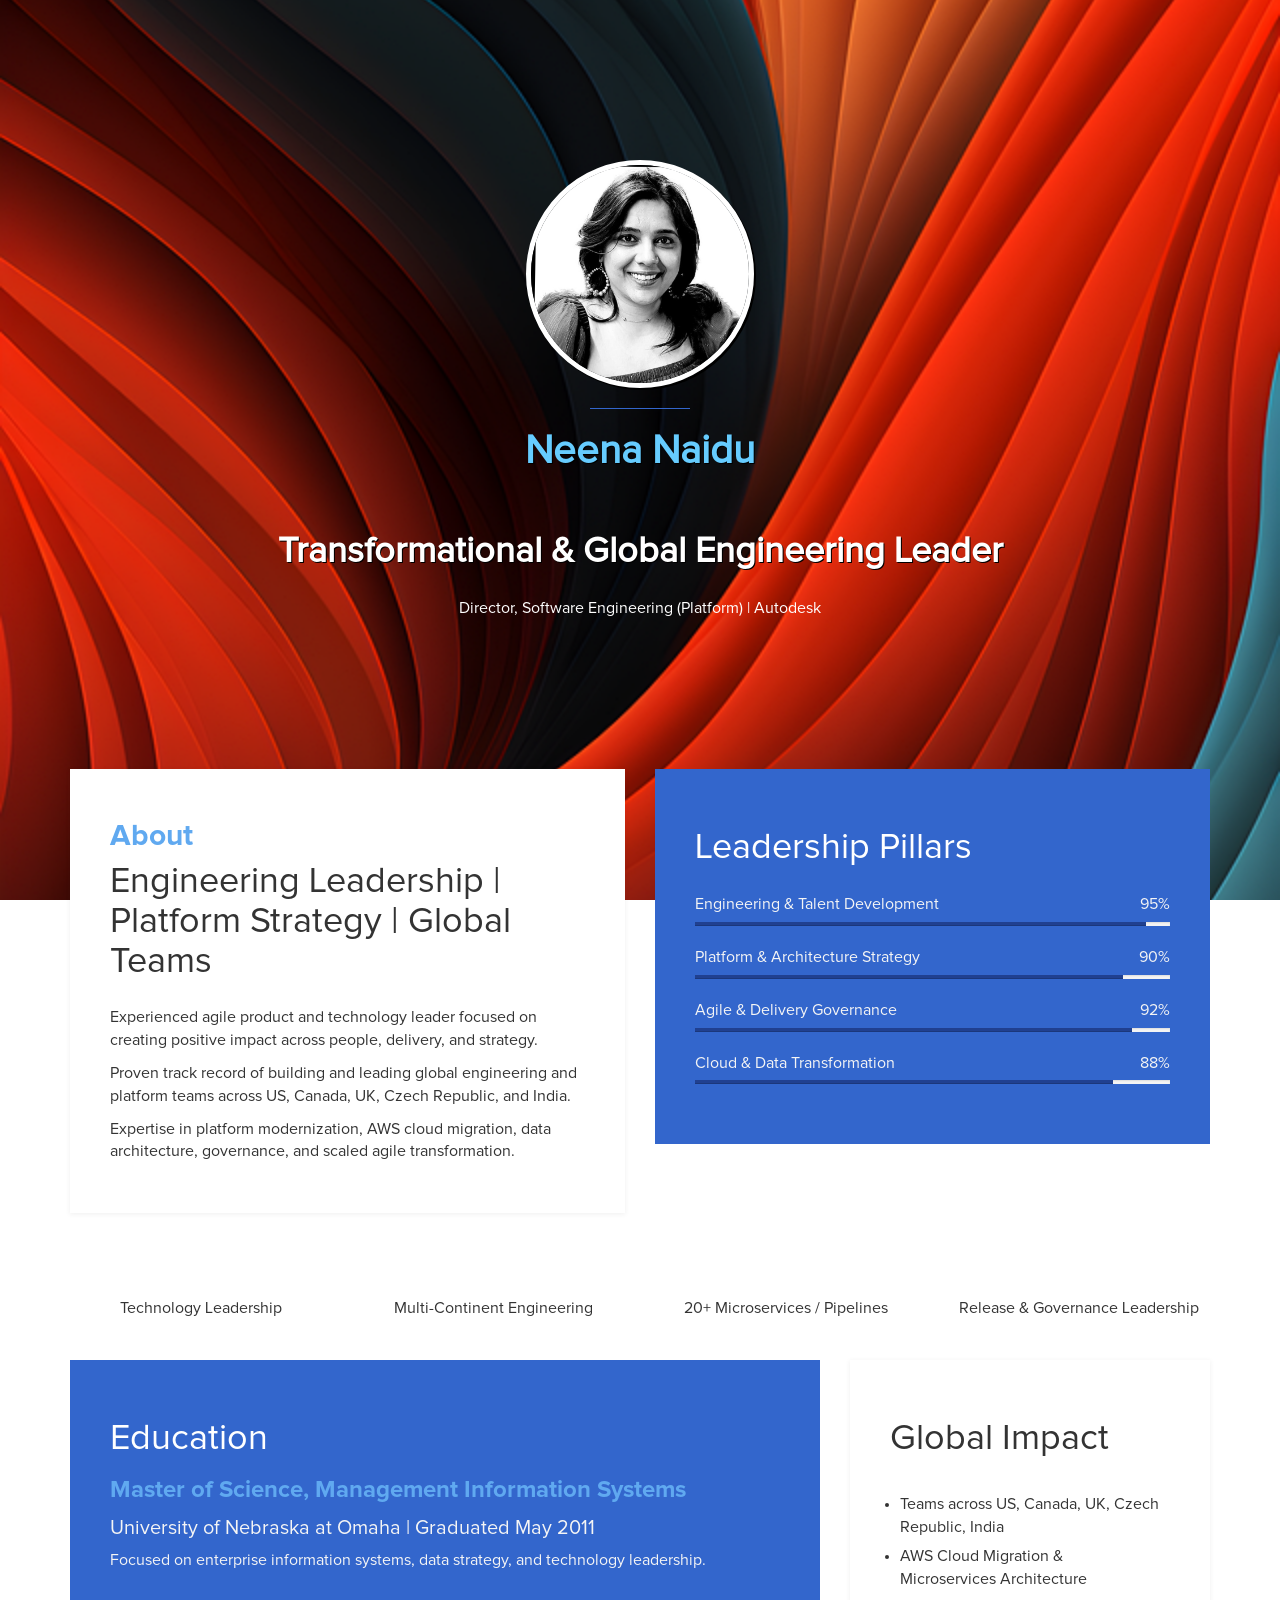
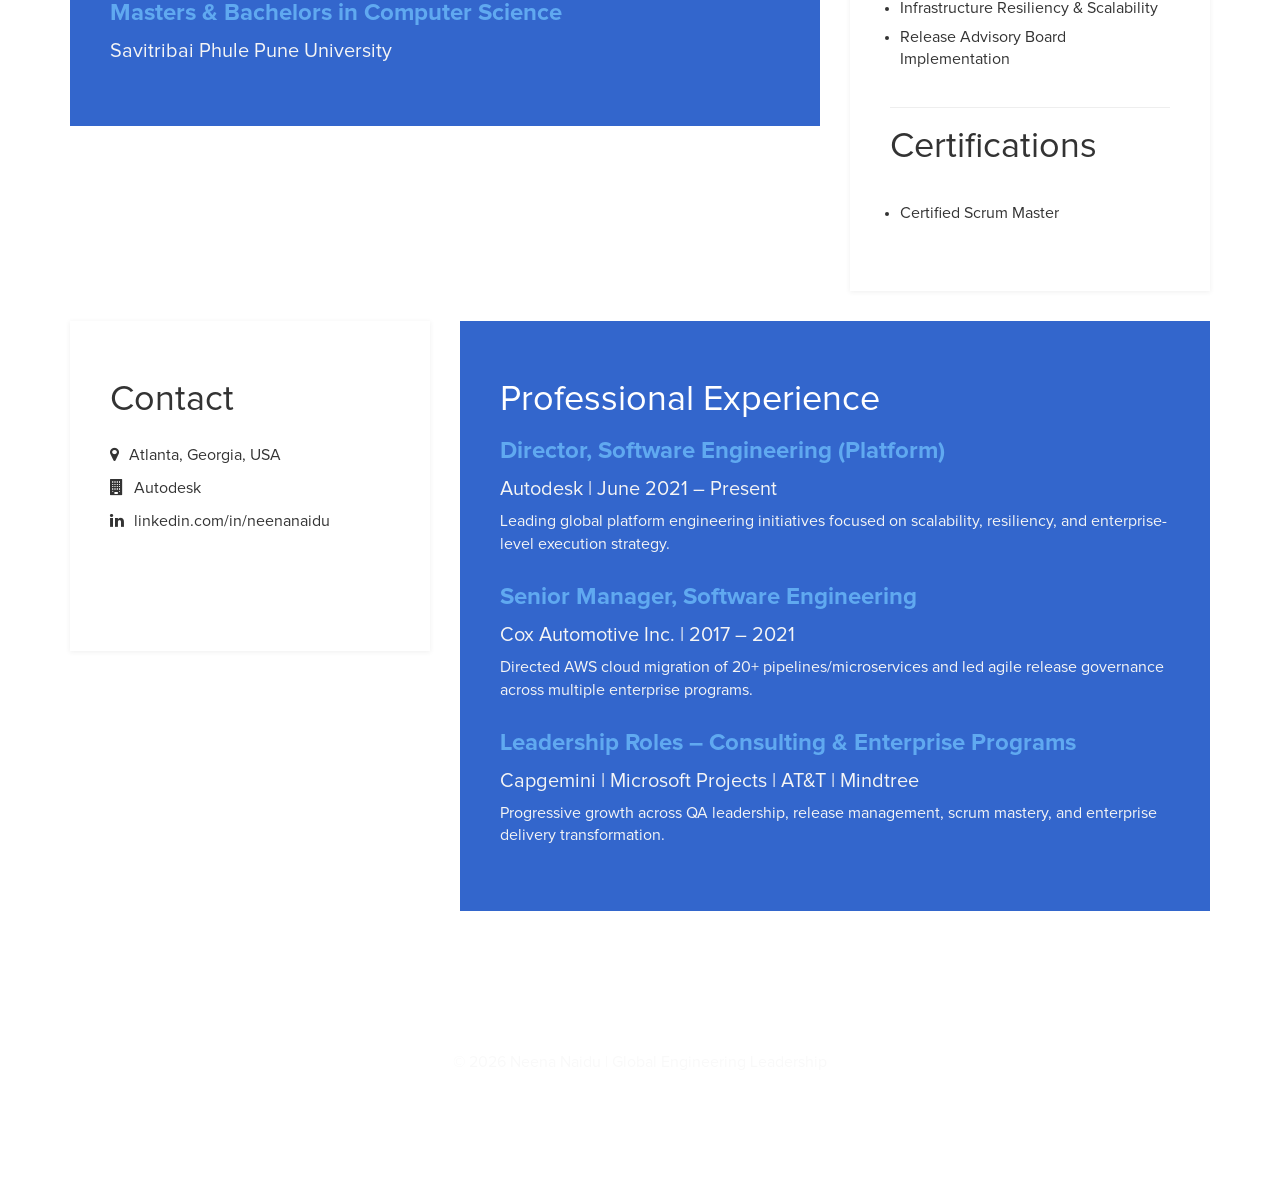
==== index.html @ 35beb986 "Commit" ====
<!DOCTYPE html>
<html lang="en">

<head>
    <meta charset="utf-8">
    <title>Neena Naidu | Global Engineering Leader</title>
    <meta http-equiv="X-UA-Compatible" content="IE=Edge">
    <meta name="viewport" content="width=device-width, initial-scale=1">
    <meta name="description" content="Neena Naidu - Transformational & Global Engineering Leader">

    <!-- CSS -->
    <link rel="stylesheet" href="css/bootstrap.min.css">
    <link rel="stylesheet" href="css/font-awesome.min.css">
    <link rel="stylesheet" href="css/templatemo-blue.css">
</head>

<body data-spy="scroll" data-target=".navbar-collapse">

    <!-- Header -->
    <header>
        <div class="container">
            <div class="row">
                <div class="col-md-12 text-center">
                    <img src="images/NeenaNaidu.jpeg" style="width: 20%;" class="img-responsive img-circle tm-border" alt="Neena Naidu">
                    <hr>
                    <h1 class="tm-title bold shadow">Neena Naidu</h1>
                    <h2 class="white bold shadow">Transformational & Global Engineering Leader</h2>
                    <p class="white">Director, Software Engineering (Platform) | Autodesk</p>
                </div>
            </div>
        </div>
    </header>

    <!-- About & Core Strength -->
    <section class="container">
        <div class="row">
            <div class="col-md-6">
                <div class="about">
                    <h3 class="accent">About</h3>
                    <h2>Engineering Leadership | Platform Strategy | Global Teams</h2>
                    <p>Experienced agile product and technology leader focused on creating positive impact across people, delivery, and strategy.</p>
                    <p>Proven track record of building and leading global engineering and platform teams across US, Canada, UK, Czech Republic, and India.</p>
                    <p>Expertise in platform modernization, AWS cloud migration, data architecture, governance, and scaled agile transformation.</p>
                </div>
            </div>

            <div class="col-md-6">
                <div class="skills">
                    <h2 class="white">Leadership Pillars</h2>

                    <strong>Engineering & Talent Development</strong>
                    <span class="pull-right">95%</span>
                    <div class="progress">
                        <div class="progress-bar progress-bar-primary" style="width:95%;"></div>
                    </div>

                    <strong>Platform & Architecture Strategy</strong>
                    <span class="pull-right">90%</span>
                    <div class="progress">
                        <div class="progress-bar progress-bar-primary" style="width:90%;"></div>
                    </div>

                    <strong>Agile & Delivery Governance</strong>
                    <span class="pull-right">92%</span>
                    <div class="progress">
                        <div class="progress-bar progress-bar-primary" style="width:92%;"></div>
                    </div>

                    <strong>Cloud & Data Transformation</strong>
                    <span class="pull-right">88%</span>
                    <div class="progress">
                        <div class="progress-bar progress-bar-primary" style="width:88%;"></div>
                    </div>
                </div>
            </div>
        </div>
    </section>

    <!-- Career Highlights -->
    <section class="container">
        <div class="row text-center">
            <div class="col-md-3">
                <h2 class="white">20+ Years</h2>
                <p>Technology Leadership</p>
            </div>
            <div class="col-md-3">
                <h2 class="white">Global Teams</h2>
                <p>Multi-Continent Engineering</p>
            </div>
            <div class="col-md-3">
                <h2 class="white">AWS Migration</h2>
                <p>20+ Microservices / Pipelines</p>
            </div>
            <div class="col-md-3">
                <h2 class="white">Enterprise Agile</h2>
                <p>Release & Governance Leadership</p>
            </div>
        </div>
    </section>

    <!-- Education & Impact -->
    <section class="container">
        <div class="row">
            <div class="col-md-8">
                <div class="education">
                    <h2 class="white">Education</h2>

                    <div class="education-content">
                        <h4 class="education-title accent">Master of Science, Management Information Systems</h4>
                        <h5>University of Nebraska at Omaha | Graduated May 2011</h5>
                        <p>Focused on enterprise information systems, data strategy, and technology leadership.</p>
                    </div>

                    <div class="education-content">
                        <h4 class="education-title accent">Masters & Bachelors in Computer Science</h4>
                        <h5>Savitribai Phule Pune University</h5>
                    </div>
                </div>
            </div>

            <div class="col-md-4">
                <div class="languages">
                    <h2>Global Impact</h2>
                    <ul>
                        <li>Teams across US, Canada, UK, Czech Republic, India</li>
                        <li>AWS Cloud Migration & Microservices Architecture</li>
                        <li>Infrastructure Resiliency & Scalability</li>
                        <li>Release Advisory Board Implementation</li>
                    </ul>

                    <hr>

                    <h2>Certifications</h2>
                    <ul>
                        <li>Certified Scrum Master</li>
                    </ul>
                </div>
            </div>
        </div>
    </section>

    <!-- Experience -->
    <section class="container">
        <div class="row">
            <div class="col-md-4">
                <div class="contact">
                    <h2>Contact</h2>
                    <p><i class="fa fa-map-marker"></i> Atlanta, Georgia, USA</p>
                    <p><i class="fa fa-building"></i> Autodesk</p>
                    <p><i class="fa fa-linkedin"></i> linkedin.com/in/neenanaidu</p>
                </div>
            </div>

            <div class="col-md-8">
                <div class="experience">
                    <h2 class="white">Professional Experience</h2>

                    <div class="experience-content">
                        <h4 class="accent">Director, Software Engineering (Platform)</h4>
                        <h5>Autodesk | June 2021 – Present</h5>
                        <p>Leading global platform engineering initiatives focused on scalability, resiliency, and enterprise-level execution strategy.</p>
                    </div>

                    <div class="experience-content">
                        <h4 class="accent">Senior Manager, Software Engineering</h4>
                        <h5>Cox Automotive Inc. | 2017 – 2021</h5>
                        <p>Directed AWS cloud migration of 20+ pipelines/microservices and led agile release governance across multiple enterprise programs.</p>
                    </div>

                    <div class="experience-content">
                        <h4 class="accent">Leadership Roles – Consulting & Enterprise Programs</h4>
                        <h5>Capgemini | Microsoft Projects | AT&T | Mindtree</h5>
                        <p>Progressive growth across QA leadership, release management, scrum mastery, and enterprise delivery transformation.</p>
                    </div>
                </div>
            </div>
        </div>
    </section>

    <!-- Footer -->
    <footer>
        <div class="container text-center">
            <p>© 2026 Neena Naidu | Global Engineering Leadership</p>
        </div>
    </footer>

    <!-- JS -->
    <script src="js/jquery.js"></script>
    <script src="js/bootstrap.min.js"></script>
    <script src="js/jquery.backstretch.min.js"></script>
    <script src="js/custom.js"></script>

</body>
</html>
---- css/templatemo-blue.css ----
html, body {
  margin:0;border:0;padding:0;
  font-size:16px;
  font-family:'Proxima';
  overflow-x:hidden;
  position: relative;
  vertical-align: baseline;
}

html {
    -webkit-font-smoothing: antialiased;
}

h1 {font-size:40px;}
h2 {font-size:36px;}
h3 {font-size:30px;}
h4 {font-size:24px;}
h5 {font-size:20px;}
h6 {font-size:18px;}

h2 {
  padding-bottom: 14px;
}

.accent {
  font-family: 'Proxima Bold';
  line-height: 14px;
  color: #60A9F0;
}

.bold {
	font-weight: bold;
}

.tm-border {
	border: 5px solid #fff;
	box-shadow: 2px 2px #000;
}

.shadow {
	text-shadow: 1px 1px #000;
}

.tm-title {
	color: #66CCFF;
}

.white {
  color: #fff;
}

.about,.skills,
.education,.languages,
.contact, .experience {
  padding: 40px;
  min-height: 330px;
}

.education, .languages,
.contact, .experience {
  margin-top: 30px;
}

@font-face {
    font-family: 'Proxima';
    src: url(../fonts/ProximaNova-Regular.otf);
}

@font-face {
    font-family: 'Proxima Bold';
    src: url(../fonts/ProximaNova-Bold.otf);
}

/* preloader section */
.preloader {
  position: fixed;
  top: 0;
  left: 0;
   width: 100%;
  height: 100%;
   z-index: 99999;
   display: -webkit-flex;
    display: -ms-flexbox;
   display: flex;
   -webkit-flex-flow: row nowrap;
   -ms-flex-flow: row nowrap;
    flex-flow: row nowrap;
     -webkit-justify-content: center;
    -ms-flex-pack: center;
    justify-content: center;
    -webkit-align-items: center;
     -ms-flex-align: center;
     align-items: center;
    background: none repeat scroll 0 0 #fff;
  background: none repeat scroll 0 0 #f9f9f9;
}
.sk-spinner-wordpress.sk-spinner {
  background-color: #3366CC;
  width: 30px;
  height: 30px;
  border-radius: 30px;
  position: relative;
  -webkit-animation: sk-innerCircle 1s linear infinite;
          animation: sk-innerCircle 1s linear infinite; }
.sk-spinner-wordpress .sk-inner-circle {
  display: block;
  background-color: #fff;
  width: 8px;
  height: 8px;
  position: absolute;
  border-radius: 8px;
  top: 5px;
  left: 5px; }

@-webkit-keyframes sk-innerCircle {
  0% {
    -webkit-transform: rotate(0);
            transform: rotate(0); }

  100% {
    -webkit-transform: rotate(360deg);
            transform: rotate(360deg); } }

@keyframes sk-innerCircle {
  0% {
    -webkit-transform: rotate(0);
            transform: rotate(0); }

  100% {
    -webkit-transform: rotate(360deg);
            transform: rotate(360deg); } }

/* header section */
header {
  text-align: center;
  min-height: 400px;
  overflow: hidden;
  position: relative;
  padding-top: 160px;
  padding-bottom: 140px;
}
header img {
  display: inline-block !important;
}
header h2 {
  padding-top: 40px;
}
header hr {
  border-color: #3366CC;
  width: 100px;
}

/* about section */
.about {
  background: #fff;
  box-shadow: 0px 1px 5px rgba(50,50,50,0.08);
}

/* skills section */
.skills {
  background: #3366CC;
  color: #f5f5f5;
}
.skills .progress {
  border-radius: 0px;
  height: 4px;
}
.skills .progress .progress-bar-primary {
  background: #204090;
}
.skills strong {
  display: inline-block;
  font-weight: normal;
  padding-bottom: 6px;
}

/* education section */
.education {
  background: #3366CC;
  color: #f5f5f5;
}
.education .education-content {
  padding-bottom: 14px;
}
.education h5 {
  display: inline-block;
}
.education span {
  padding-right: 10px;
  padding-left: 20px;
}

/* languages section */
.languages {
  background: #fff;
 box-shadow: 0px 1px 5px rgba(50,50,50,0.08);
}
.languages ul {
  padding: 10px;
}
.languages ul li {
  padding-bottom: 6px;
}

/* contact section */
.contact {
  background: #fff;
 box-shadow: 0px 1px 5px rgba(50,50,50,0.08);
}
.contact .fa {
  padding-right: 6px;
}

/* experience section */
.experience {
  background: #3366CC;
  color: #f5f5f5;
}
.experience .experience-content {
  padding-bottom: 14px;
}
.experience h5 {
  display: inline-block;
}
.experience span {
  padding-right: 10px;
  padding-left: 20px;
}

/* footer section */
footer {
  color: #f9f9f9;
  text-align: center;
  padding-top: 140px;
  padding-bottom: 100px;
}

/* social icon section */
.social-icons {
  padding: 0;
  margin: 0;
}
.social-icons li {
  display: inline-block;
  list-style: none;
}
.social-icons li a {
  background: #3366CC;
  border-radius: 50%;
  color: #fff;
  text-decoration: none;
  font-size: 18px;
  width: 40px;
  height: 40px;
  line-height: 40px;
  text-align: center;
  transition: all 0.4s ease-in;
  position: relative;
  bottom: 10px;
  top: 10px;
}
.social-icons li a:hover {
  background: #202020;
  color: #fff;
}

@media ( max-width: 980px ) {
  .skills {
    margin-top: 30px;
  }
}

@media ( max-width: 360px ) {
  header h1 {
    font-size: 30px;
  }
  .about h2 {
    font-size: 24px;
  }
  .education h4,
  .experience h4 {
    font-size: 20px;
  }
}
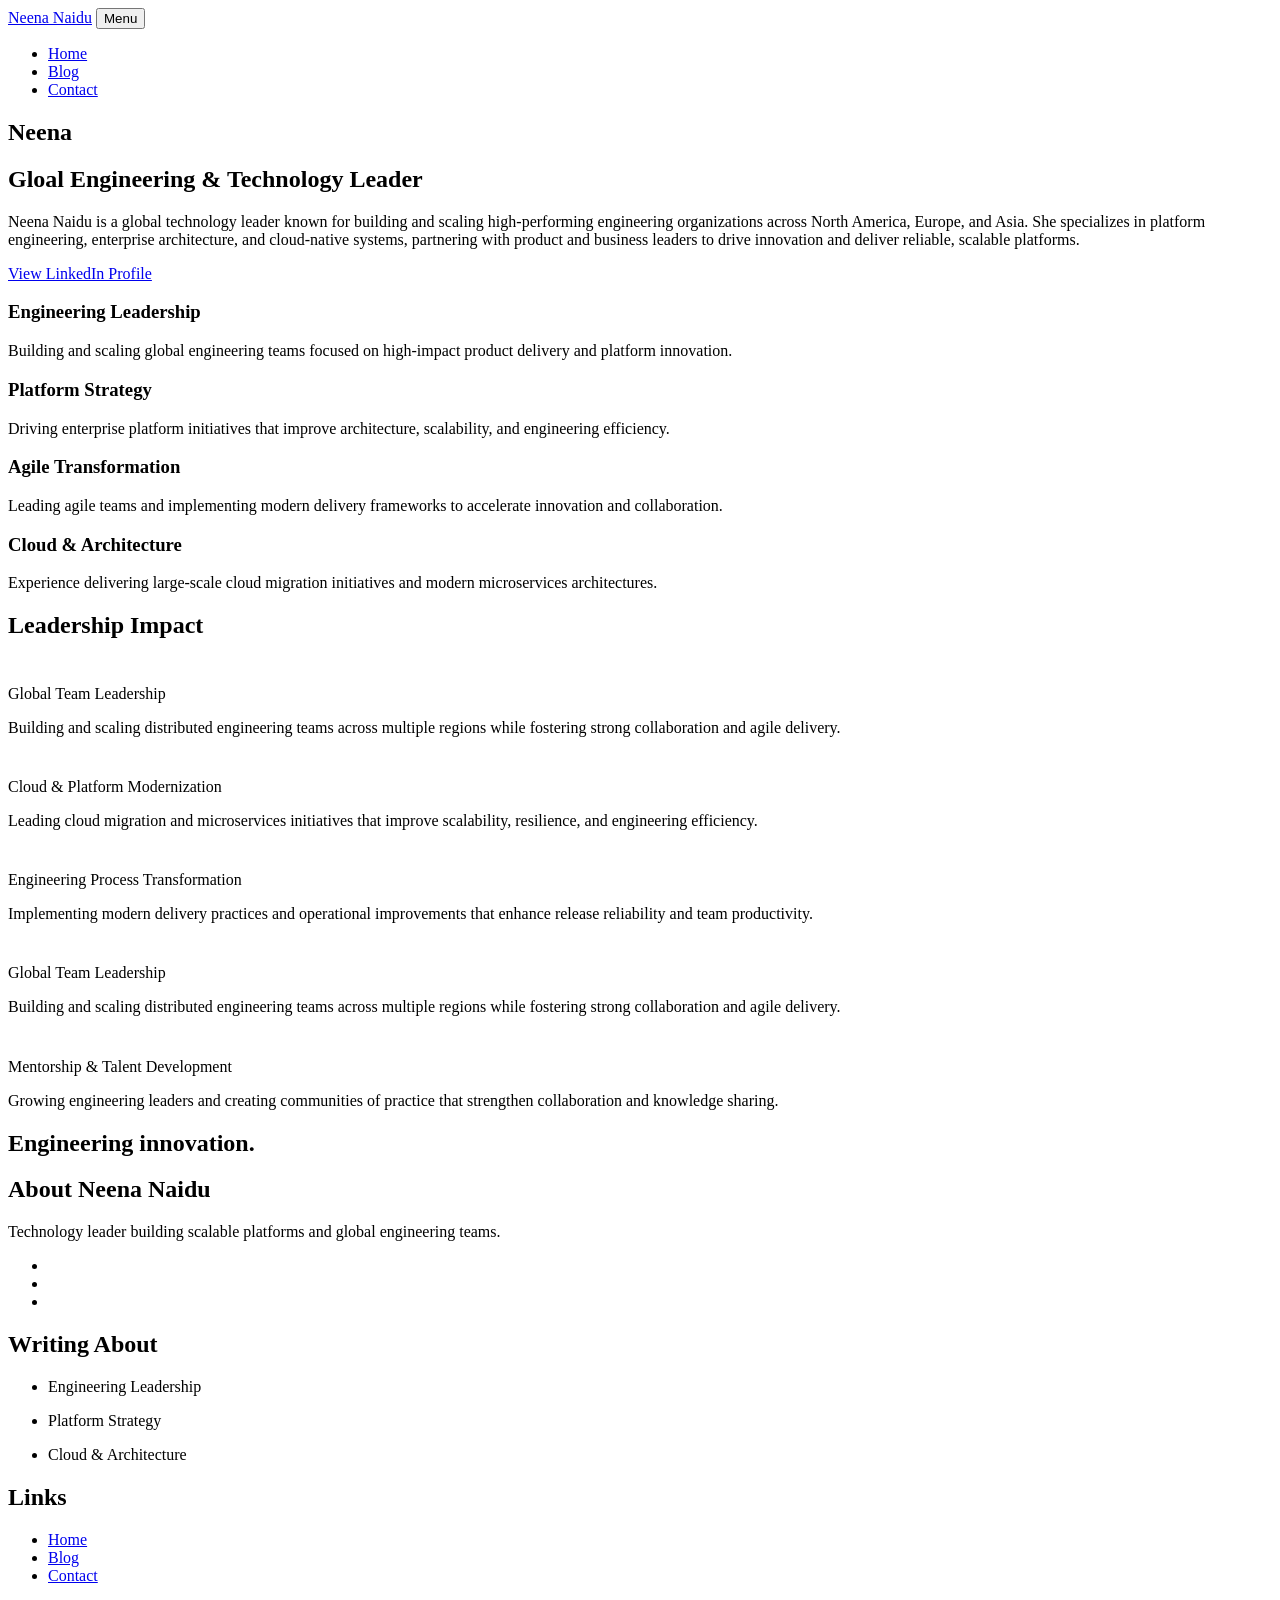
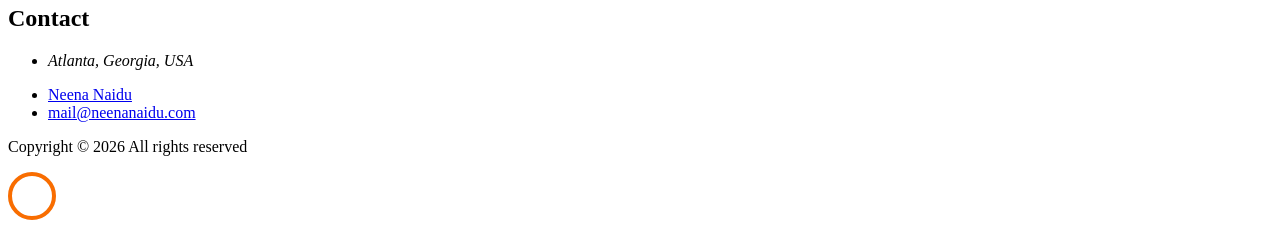
==== commit 62676b54: "Update index.html" ====
--- a/index.html
+++ b/index.html
@@ -1,194 +1,369 @@
-<!DOCTYPE html>
-<html lang="en">
-
-<head>
-    <meta charset="utf-8">
-    <title>Neena Naidu | Global Engineering Leader</title>
-    <meta http-equiv="X-UA-Compatible" content="IE=Edge">
-    <meta name="viewport" content="width=device-width, initial-scale=1">
-    <meta name="description" content="Neena Naidu - Transformational & Global Engineering Leader">
-
-    <!-- CSS -->
-    <link rel="stylesheet" href="css/bootstrap.min.css">
-    <link rel="stylesheet" href="css/font-awesome.min.css">
-    <link rel="stylesheet" href="css/templatemo-blue.css">
-</head>
-
-<body data-spy="scroll" data-target=".navbar-collapse">
-
-    <!-- Header -->
-    <header>
-        <div class="container">
-            <div class="row">
-                <div class="col-md-12 text-center">
-                    <img src="images/NeenaNaidu.jpeg" style="width: 20%;" class="img-responsive img-circle tm-border" alt="Neena Naidu">
-                    <hr>
-                    <h1 class="tm-title bold shadow">Neena Naidu</h1>
-                    <h2 class="white bold shadow">Transformational & Global Engineering Leader</h2>
-                    <p class="white">Director, Software Engineering (Platform) | Autodesk</p>
-                </div>
-            </div>
-        </div>
-    </header>
-
-    <!-- About & Core Strength -->
-    <section class="container">
-        <div class="row">
-            <div class="col-md-6">
-                <div class="about">
-                    <h3 class="accent">About</h3>
-                    <h2>Engineering Leadership | Platform Strategy | Global Teams</h2>
-                    <p>Experienced agile product and technology leader focused on creating positive impact across people, delivery, and strategy.</p>
-                    <p>Proven track record of building and leading global engineering and platform teams across US, Canada, UK, Czech Republic, and India.</p>
-                    <p>Expertise in platform modernization, AWS cloud migration, data architecture, governance, and scaled agile transformation.</p>
-                </div>
-            </div>
-
-            <div class="col-md-6">
-                <div class="skills">
-                    <h2 class="white">Leadership Pillars</h2>
-
-                    <strong>Engineering & Talent Development</strong>
-                    <span class="pull-right">95%</span>
-                    <div class="progress">
-                        <div class="progress-bar progress-bar-primary" style="width:95%;"></div>
-                    </div>
-
-                    <strong>Platform & Architecture Strategy</strong>
-                    <span class="pull-right">90%</span>
-                    <div class="progress">
-                        <div class="progress-bar progress-bar-primary" style="width:90%;"></div>
-                    </div>
-
-                    <strong>Agile & Delivery Governance</strong>
-                    <span class="pull-right">92%</span>
-                    <div class="progress">
-                        <div class="progress-bar progress-bar-primary" style="width:92%;"></div>
-                    </div>
-
-                    <strong>Cloud & Data Transformation</strong>
-                    <span class="pull-right">88%</span>
-                    <div class="progress">
-                        <div class="progress-bar progress-bar-primary" style="width:88%;"></div>
-                    </div>
-                </div>
-            </div>
-        </div>
-    </section>
-
-    <!-- Career Highlights -->
-    <section class="container">
-        <div class="row text-center">
-            <div class="col-md-3">
-                <h2 class="white">20+ Years</h2>
-                <p>Technology Leadership</p>
-            </div>
-            <div class="col-md-3">
-                <h2 class="white">Global Teams</h2>
-                <p>Multi-Continent Engineering</p>
-            </div>
-            <div class="col-md-3">
-                <h2 class="white">AWS Migration</h2>
-                <p>20+ Microservices / Pipelines</p>
-            </div>
-            <div class="col-md-3">
-                <h2 class="white">Enterprise Agile</h2>
-                <p>Release & Governance Leadership</p>
-            </div>
-        </div>
-    </section>
-
-    <!-- Education & Impact -->
-    <section class="container">
-        <div class="row">
-            <div class="col-md-8">
-                <div class="education">
-                    <h2 class="white">Education</h2>
-
-                    <div class="education-content">
-                        <h4 class="education-title accent">Master of Science, Management Information Systems</h4>
-                        <h5>University of Nebraska at Omaha | Graduated May 2011</h5>
-                        <p>Focused on enterprise information systems, data strategy, and technology leadership.</p>
-                    </div>
-
-                    <div class="education-content">
-                        <h4 class="education-title accent">Masters & Bachelors in Computer Science</h4>
-                        <h5>Savitribai Phule Pune University</h5>
-                    </div>
-                </div>
-            </div>
-
-            <div class="col-md-4">
-                <div class="languages">
-                    <h2>Global Impact</h2>
-                    <ul>
-                        <li>Teams across US, Canada, UK, Czech Republic, India</li>
-                        <li>AWS Cloud Migration & Microservices Architecture</li>
-                        <li>Infrastructure Resiliency & Scalability</li>
-                        <li>Release Advisory Board Implementation</li>
-                    </ul>
-
-                    <hr>
-
-                    <h2>Certifications</h2>
-                    <ul>
-                        <li>Certified Scrum Master</li>
-                    </ul>
-                </div>
-            </div>
-        </div>
-    </section>
-
-    <!-- Experience -->
-    <section class="container">
-        <div class="row">
-            <div class="col-md-4">
-                <div class="contact">
-                    <h2>Contact</h2>
-                    <p><i class="fa fa-map-marker"></i> Atlanta, Georgia, USA</p>
-                    <p><i class="fa fa-building"></i> Autodesk</p>
-                    <p><i class="fa fa-linkedin"></i> linkedin.com/in/neenanaidu</p>
-                </div>
-            </div>
-
-            <div class="col-md-8">
-                <div class="experience">
-                    <h2 class="white">Professional Experience</h2>
-
-                    <div class="experience-content">
-                        <h4 class="accent">Director, Software Engineering (Platform)</h4>
-                        <h5>Autodesk | June 2021 – Present</h5>
-                        <p>Leading global platform engineering initiatives focused on scalability, resiliency, and enterprise-level execution strategy.</p>
-                    </div>
-
-                    <div class="experience-content">
-                        <h4 class="accent">Senior Manager, Software Engineering</h4>
-                        <h5>Cox Automotive Inc. | 2017 – 2021</h5>
-                        <p>Directed AWS cloud migration of 20+ pipelines/microservices and led agile release governance across multiple enterprise programs.</p>
-                    </div>
-
-                    <div class="experience-content">
-                        <h4 class="accent">Leadership Roles – Consulting & Enterprise Programs</h4>
-                        <h5>Capgemini | Microsoft Projects | AT&T | Mindtree</h5>
-                        <p>Progressive growth across QA leadership, release management, scrum mastery, and enterprise delivery transformation.</p>
-                    </div>
-                </div>
-            </div>
-        </div>
-    </section>
-
-    <!-- Footer -->
-    <footer>
-        <div class="container text-center">
-            <p>© 2026 Neena Naidu | Global Engineering Leadership</p>
-        </div>
-    </footer>
-
-    <!-- JS -->
-    <script src="js/jquery.js"></script>
-    <script src="js/bootstrap.min.js"></script>
-    <script src="js/jquery.backstretch.min.js"></script>
-    <script src="js/custom.js"></script>
-
-</body>
-</html>+<!DOCTYPE html>
+<html lang="en">
+
+<head>
+	<title>Neena Naidu | Global Engineering Leader</title>
+	<meta charset="utf-8">
+	<meta name="viewport" content="width=device-width, initial-scale=1, shrink-to-fit=no">
+
+	<link href="https://fonts.googleapis.com/css?family=Poppins:100,200,300,400,500,600,700,800,900" rel="stylesheet">
+	<link href="https://fonts.googleapis.com/css?family=Barlow+Condensed:900&display=swap" rel="stylesheet">
+	<link href="https://fonts.googleapis.com/css?family=Lora:400,400i,700,700i&display=swap" rel="stylesheet">
+
+	<link rel="stylesheet" href="css/open-iconic-bootstrap.min.css">
+	<link rel="stylesheet" href="css/animate.css">
+
+	<link rel="stylesheet" href="css/owl.carousel.min.css">
+	<link rel="stylesheet" href="css/owl.theme.default.min.css">
+	<link rel="stylesheet" href="css/magnific-popup.css">
+
+	<link rel="stylesheet" href="css/aos.css">
+
+	<link rel="stylesheet" href="css/ionicons.min.css">
+
+	<link rel="stylesheet" href="css/bootstrap-datepicker.css">
+	<link rel="stylesheet" href="css/jquery.timepicker.css">
+
+
+	<link rel="stylesheet" href="css/flaticon.css">
+	<link rel="stylesheet" href="css/icomoon.css">
+	<link rel="stylesheet" href="css/style.css">
+</head>
+
+<body>
+	<nav class="navbar navbar-expand-lg navbar-dark ftco_navbar bg-dark ftco-navbar-light" id="ftco-navbar">
+		<div class="container">
+			<a class="navbar-brand" href="index.html">Neena Naidu</a>
+			<button class="navbar-toggler" type="button" data-toggle="collapse" data-target="#ftco-nav"
+				aria-controls="ftco-nav" aria-expanded="false" aria-label="Toggle navigation">
+				<span class="oi oi-menu"></span> Menu
+			</button>
+
+			<div class="collapse navbar-collapse" id="ftco-nav">
+				<ul class="navbar-nav ml-auto">
+					<li class="nav-item active"><a href="index.html" class="nav-link">Home</a></li>
+					<li class="nav-item"><a href="blog.html" class="nav-link">Blog</a></li>
+					<li class="nav-item"><a href="contact.html" class="nav-link">Contact</a></li>
+				</ul>
+			</div>
+		</div>
+	</nav>
+	<!-- END nav -->
+
+
+	 <section id="home-section" class="hero">
+    	<h1 class="vr text-center">Neena</h1>
+		  <div class="js-fullheight home-wrap d-flex">
+		  	<div class="half order-md-last"></div>
+		  	<div class="half">
+			  	<div class="home-slider owl-carousel">
+			      <div class="slider-item js-fullheight">
+			      	<div class="overlay"></div>
+			        <div class="container-fluid p-0">
+			          <div class="row d-md-flex no-gutters slider-text js-fullheight align-items-center justify-content-end" data-scrollax-parent="true">
+			          	<div class="one-third img js-fullheight" style="background-image:url(images/bg_1.jpg);">
+			          	</div>
+			        	</div>
+			        </div>
+			      </div>
+
+			      <div class="slider-item js-fullheight">
+			      	<div class="overlay"></div>
+			        <div class="container-fluid p-0">
+			          <div class="row d-flex no-gutters slider-text js-fullheight align-items-center justify-content-end" data-scrollax-parent="true">
+			          	<div class="one-third img js-fullheight" style="background-image:url(images/bg_2.jpg);">
+			          		<div class="overlay"></div>
+			          	</div>
+			        	</div>
+			        </div>
+			      </div>
+			    </div>
+			  </div>
+	    </div>
+    </section>
+
+
+
+	<section class="ftco-section ftco-intro">
+		<div class="container">
+			<div class="row justify-content-end">
+				<div class="col-md-4 d-flex">
+					<div class="img" style="background-image: url('images/bg_2.jpg')"></div>
+				</div>
+				<div class="col-md-8 py-md-5 pt-4 p-md-5">
+					<h2>Gloal Engineering &amp;<span> Technology Leader</span></h2>
+					<p>Neena Naidu is a global technology leader known for building and scaling high‑performing
+						engineering organizations across North America, Europe, and Asia. She specializes in platform
+						engineering, enterprise architecture, and cloud‑native systems, partnering with product and
+						business leaders to drive innovation and deliver reliable, scalable platforms.</p>
+					<p><a href="https://www.linkedin.com/in/neena-naidu" target="_blank" class="btn btn-primary">View
+							LinkedIn Profile</a></p>
+				</div>
+			</div>
+		</div>
+	</section>
+
+	<section class="services-section py-5 py-md-0">
+		<div class="container">
+			<div class="row no-gutters d-flex">
+				<div class="col-md-6 col-lg-3 d-flex align-self-stretch ftco-animate">
+					<div class="media block-6 services d-block">
+						<div class="icon"><span class="flaticon-layers"></span></div>
+						<div class="media-body">
+							<h3 class="heading mb-3">Engineering Leadership</h3>
+							<p>
+								Building and scaling global engineering teams focused on high-impact
+								product delivery and platform innovation.
+							</p>
+						</div>
+					</div>
+				</div>
+				<div class="col-md-6 col-lg-3 d-flex align-self-stretch ftco-animate">
+					<div class="media block-6 services active d-block">
+						<div class="icon"><span class="flaticon-web-programming"></span></div>
+						<div class="media-body">
+							<h3 class="heading mb-3">Platform Strategy</h3>
+							<p>
+								Driving enterprise platform initiatives that improve architecture,
+								scalability, and engineering efficiency.
+							</p>
+						</div>
+					</div>
+				</div>
+				<div class="col-md-6 col-lg-3 d-flex align-self-stretch ftco-animate">
+					<div class="media block-6 services d-block">
+						<div class="icon"><span class="flaticon-idea"></span></div>
+						<div class="media-body">
+							<h3 class="heading mb-3">Agile Transformation</h3>
+							<p>
+								Leading agile teams and implementing modern delivery frameworks
+								to accelerate innovation and collaboration.
+							</p>
+						</div>
+					</div>
+				</div>
+				<div class="col-md-6 col-lg-3 d-flex align-self-stretch ftco-animate">
+					<div class="media block-6 services active-2 d-block">
+						<div class="icon"><span class="flaticon-contract"></span></div>
+						<div class="media-body">
+							<h3 class="heading mb-3">Cloud & Architecture</h3>
+							<p>
+								Experience delivering large-scale cloud migration initiatives and
+								modern microservices architectures.
+							</p>
+						</div>
+					</div>
+				</div>
+			</div>
+		</div>
+	</section>
+
+	<section class="testimony-section">
+		<div class="container">
+			<div class="row ftco-animate justify-content-center">
+				<div class="col-md-5 d-flex">
+					<div class="testimony-img" style="background-image: url(images/bg_2.jpg);"></div>
+				</div>
+				<div class="col-md-7 py-5 pl-md-5">
+					<div class="heading-section heading-section-white pt-4 ftco-animate">
+						<h2 class="mb-0">Leadership Impact</h2>
+					</div>
+					<div class="carousel-testimony owl-carousel ftco-owl">
+						<div class="item">
+							<div class="testimony-wrap pb-4">
+								<div class="d-flex">
+									<p style="padding-top: 2%;" class="name">Global Team Leadership</p>
+								</div>
+								<div class="text">
+									<p class="mb-4">Building and scaling distributed engineering teams across multiple
+										regions while fostering strong collaboration and agile delivery.
+									</p>
+								</div>
+							</div>
+						</div>
+						<div class="item">
+							<div class="testimony-wrap pb-4">
+								<div class="testimony-wrap pb-4">
+									<div class="d-flex">
+										<p style="padding-top: 2%;" class="name">Cloud & Platform Modernization</p>
+									</div>
+									<div class="text">
+										<p class="mb-4">Leading cloud migration and microservices initiatives that
+											improve scalability, resilience, and engineering efficiency.
+										</p>
+									</div>
+								</div>
+							</div>
+						</div>
+						<div class="item">
+							<div class="testimony-wrap pb-4">
+								<div class="testimony-wrap pb-4">
+									<div class="d-flex">
+										<p style="padding-top: 2%;" class="name">Engineering Process Transformation
+										</p>
+									</div>
+									<div class="text">
+										<p class="mb-4">Implementing modern delivery practices and operational
+											improvements that enhance release reliability and team productivity.
+
+
+										</p>
+									</div>
+								</div>
+							</div>
+						</div>
+						<div class="item">
+							<div class="testimony-wrap pb-4">
+								<div class="testimony-wrap pb-4">
+									<div class="d-flex">
+										<p style="padding-top: 2%;" class="name">Global Team Leadership</p>
+									</div>
+									<div class="text">
+										<p class="mb-4">Building and scaling distributed engineering teams across
+											multiple
+											regions while fostering strong collaboration and agile delivery.
+										</p>
+									</div>
+								</div>
+							</div>
+						</div>
+						<div class="item">
+							<div class="testimony-wrap pb-4">
+								<div class="testimony-wrap pb-4">
+									<div class="d-flex">
+										<p style="padding-top: 2%;" class="name">Mentorship & Talent Development
+										</p>
+									</div>
+									<div class="text">
+										<p class="mb-4">Growing engineering leaders and creating communities of practice
+											that strengthen collaboration and knowledge sharing.
+
+
+										</p>
+									</div>
+								</div>
+							</div>
+						</div>
+					</div>
+				</div>
+			</div>
+		</div>
+	</section>
+
+	<section class="ftco-section ftco-intro bg-light">
+		<div class="container">
+			<div class="row justify-content-center">
+				<div class="col-md-10 text-center">
+					<h2 class="mb-0 font-primary"><span class="number">Engineering</span> innovation.</h2>
+				</div>
+			</div>
+		</div>
+	</section>
+	 <footer class="ftco-footer ftco-section">
+    <div class="container">
+      <div class="row mb-5">
+        <div class="col-md">
+          <div class="ftco-footer-widget mb-4">
+            <h2 class="ftco-heading-2">About Neena Naidu</h2>
+            <p>
+              Technology leader building scalable platforms and global engineering teams.
+
+            </p>
+            <ul class="ftco-footer-social list-unstyled float-md-left float-lft mt-5">
+              <li class="ftco-animate"><a href="https://twitter.com/neenanaidu" target="_blank" rel="noopener"
+                  aria-label="Twitter profile"><span class="icon-twitter"></span></a>
+              </li>
+              <li class="ftco-animate"><a href="https://www.facebook.com/NeensNaidu" target="_blank" rel="noopener"
+                  aria-label="Facebook profile"><span class="icon-facebook"></span></a></li>
+              <li class="ftco-animate"><a href="https://www.instagram.com/NeensNaidu/" target="_blank" rel="noopener"
+                  aria-label="Instagram profile"><span class="icon-instagram">
+                  </span></a></li>
+            </ul>
+          </div>
+        </div>
+        <div class="col-md">
+          <div class="ftco-footer-widget mb-4 ml-md-5">
+            <h2 class="ftco-heading-2">Writing About</h2>
+            <ul class="list-unstyled">
+              <li>
+                <p>Engineering Leadership</p>
+              </li>
+              <li>
+                <p>Platform Strategy</p>
+              </li>
+              <li>
+                <p>Cloud & Architecture</p>
+              </li>
+            </ul>
+          </div>
+        </div>
+
+        <div class="col-md">
+          <div class="ftco-footer-widget mb-4">
+            <h2 class="ftco-heading-2">Links</h2>
+            <ul class="list-unstyled">
+              <li><a href="index.html" class="py-2 d-block">Home</a></li>
+              <li><a href="blog.html" class="py-2 d-block">Blog</a></li>
+              <li><a href="contact.html" class="py-2 d-block">Contact</a></li>
+            </ul>
+          </div>
+        </div>
+
+        <div class="col-md">
+          <div class="ftco-footer-widget mb-4">
+            <h2 class="ftco-heading-2">Contact</h2>
+            <div class="block-23 mb-3">
+              <ul>
+                <li><span class="icon icon-map-marker"></span>
+                  <address class="text">
+                    <p>Atlanta, Georgia,
+                      USA</p>
+                  </address>
+                </li>
+                <li><a href="https://www.linkedin.com/in/neenanaidu/" target="_blank" rel="noopener"><span
+                      class="icon icon-linkedin"></span><span class="text">Neena
+                      Naidu</span></a></li>
+                <li><a href="mailto:mail@neenanaidu.com"><span class="icon icon-envelope"></span><span
+                      class="text">mail@neenanaidu.com</span></a></li>
+              </ul>
+            </div>
+          </div>
+        </div>
+      </div>
+      <div class="row">
+        <div class="col-md-12 text-center">
+
+          <p>
+            Copyright &copy;
+            <script>document.write(new Date().getFullYear());</script> All rights reserved
+          </p>
+        </div>
+      </div>
+    </div>
+  </footer>
+
+	<!-- loader -->
+	<div id="ftco-loader" class="show fullscreen"><svg class="circular" width="48px" height="48px">
+			<circle class="path-bg" cx="24" cy="24" r="22" fill="none" stroke-width="4" stroke="#eeeeee" />
+			<circle class="path" cx="24" cy="24" r="22" fill="none" stroke-width="4" stroke-miterlimit="10"
+				stroke="#F96D00" />
+		</svg></div>
+
+
+	<script src="js/jquery.min.js"></script>
+	<script src="js/jquery-migrate-3.0.1.min.js"></script>
+	<script src="js/popper.min.js"></script>
+	<script src="js/bootstrap.min.js"></script>
+	<script src="js/jquery.easing.1.3.js"></script>
+	<script src="js/jquery.waypoints.min.js"></script>
+	<script src="js/jquery.stellar.min.js"></script>
+	<script src="js/owl.carousel.min.js"></script>
+	<script src="js/jquery.magnific-popup.min.js"></script>
+	<script src="js/aos.js"></script>
+	<script src="js/jquery.animateNumber.min.js"></script>
+	<script src="js/scrollax.min.js"></script>
+	<script src="js/main.js"></script>
+
+</body>
+
+</html>
